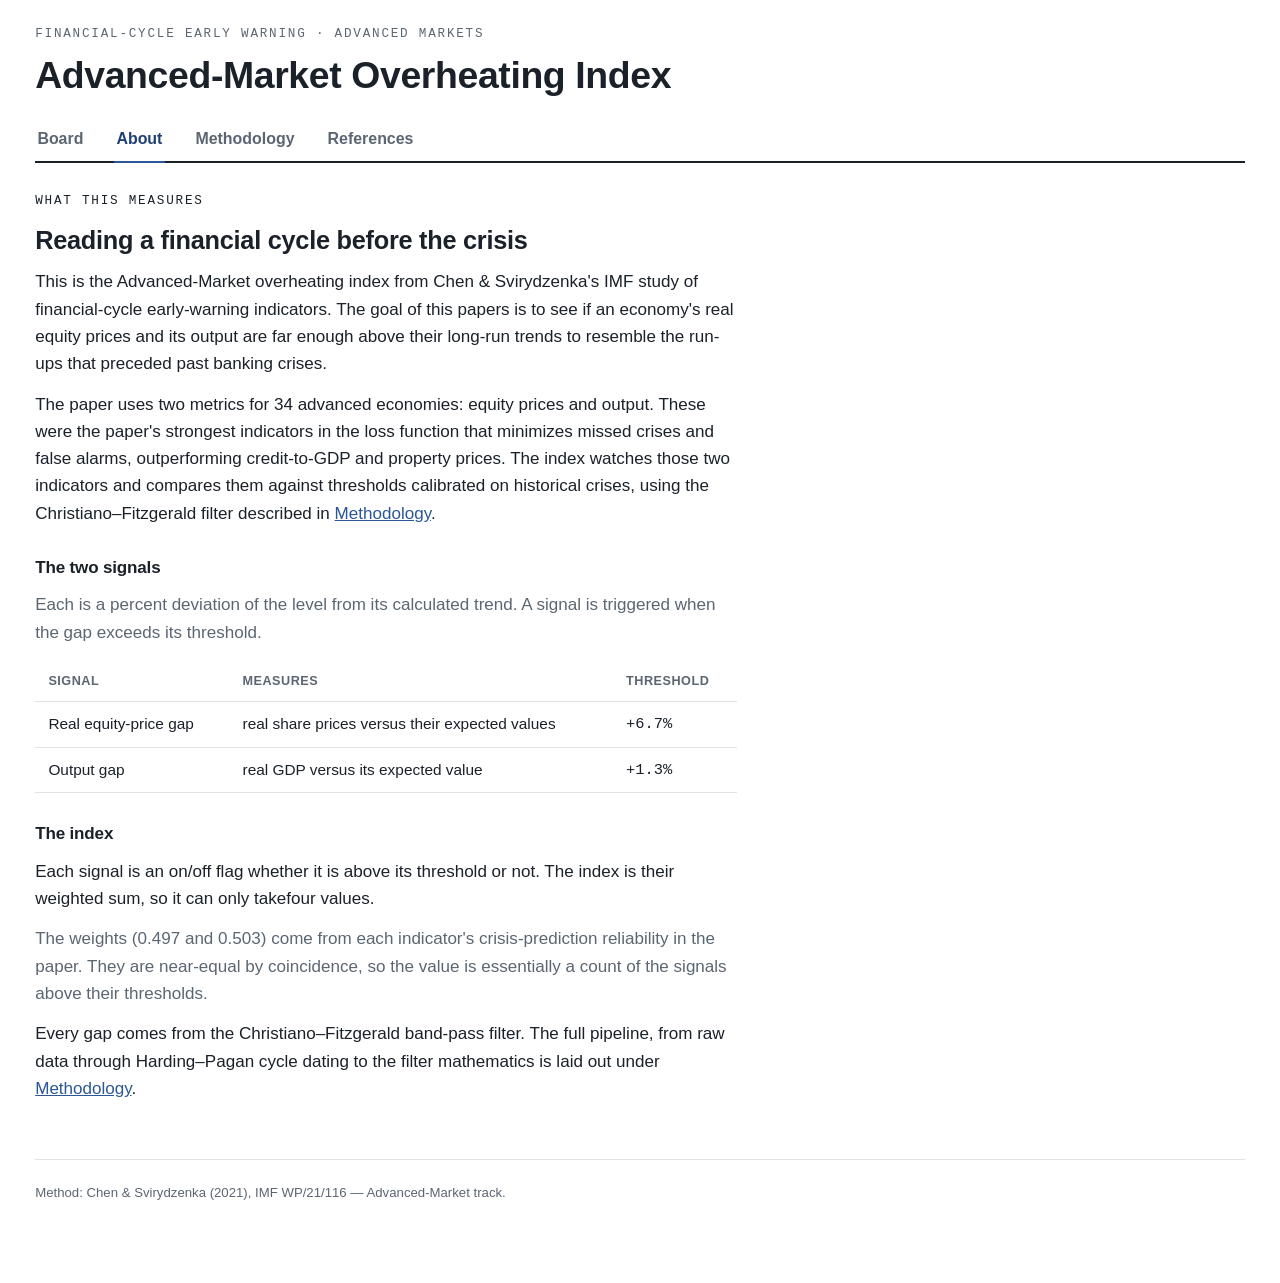
==== docs/about.html @ 06707bc1 "Advanced Market Overheating index" ====
<!doctype html>
<html lang="en">
<head>
<meta charset="utf-8">
<meta name="viewport" content="width=device-width,initial-scale=1">
<title>About — Advanced-Market Overheating Index</title>
<link rel="icon" href="data:image/svg+xml,<svg xmlns=%22http://www.w3.org/2000/svg%22 viewBox=%220 0 100 100%22><text y=%22.9em%22 font-size=%2290%22>🌡️</text></svg>">
<link rel="stylesheet" href="styles.css">
</head>
<body>
<main class="wrap">
  <div class="mast">
    <div class="kicker">Financial-cycle early warning &middot; Advanced markets</div>
    <h1>Advanced-Market Overheating Index</h1>
    <nav class="tabs">
      <a class="tab" href="index.html">Board</a>
      <a class="tab active" href="about.html">About</a>
      <a class="tab" href="methodology.html">Methodology</a>
      <a class="tab" href="references.html">References</a>
    </nav>
  </div>

  <!-- ===================== ABOUT ===================== -->
  <div class="view active" id="about">
    <section style="margin-top:26px">
      <div class="prose">
        <p class="eyebrow">What this measures</p>
        <h2>Reading a financial cycle before the crisis</h2>
        <p>This is the Advanced-Market overheating index from Chen &amp; Svirydzenka's IMF study
          of financial-cycle early-warning indicators. The goal of this papers is to see if an economy's real equity prices
          and its output are far enough above
          their long-run trends to resemble the run-ups that preceded past banking crises.</p>
        <p>The paper uses two metrics for 34 advanced economies: equity prices and output.
          These were the paper's strongest indicators in the loss function that minimizes missed crises
          and false alarms, outperforming credit-to-GDP and property prices. The index watches
          those two indicators and compares them against thresholds calibrated on historical crises,
          using the Christiano–Fitzgerald filter described in <a href="methodology.html">Methodology</a>.
        </p>

        <h3>The two signals</h3>
        <p class="muted">Each is a percent deviation of the level from its calculated trend.
           A signal is triggered when the gap exceeds its threshold.</p>
        <table class="defs">
          <thead><tr><th>Signal</th><th>Measures</th><th>Threshold</th></tr></thead>
          <tbody>
            <tr><td>Real equity-price gap</td><td>real share prices versus their expected values</td><td class="num">+6.7%</td></tr>
            <tr><td>Output gap</td><td>real GDP versus its expected value</td><td class="num">+1.3%</td></tr>
          </tbody>
        </table>

        <h3>The index</h3>
        <p>Each signal is an on/off flag whether it is above its threshold or not. The index is their weighted sum,
          so it can only takefour values.</p>
        <p class="muted">The weights (0.497 and 0.503) come from each indicator's crisis-prediction
          reliability in the paper. They are near-equal by coincidence, so the value is essentially a
          count of the signals above their thresholds.</p>

        <p>Every gap comes from the Christiano–Fitzgerald
          band-pass filter. The full pipeline, from raw data
          through Harding–Pagan cycle dating to the filter mathematics is laid out under
          <a href="methodology.html">Methodology</a>.</p>
      </div>
      <footer>
        <span>Method: Chen &amp; Svirydzenka (2021), IMF WP/21/116 — Advanced-Market track.</span>
      </footer>
    </section>
  </div>
</main>
</body>
</html>
---- docs/styles.css ----
:root{
  color-scheme:light;
  --bg:#ffffff; --surface:#ffffff; --surface-2:#f4f6f8; --ink:#1a2129; --muted:#5b6673;
  --border:#dfe3e8; --border-strong:#c4cbd3;
  --calm:#7a828c; --heat-1:#b8701c; --heat-2:#a4323f; --data:#2b5797;
  --accent:#2b5797; --accent-ink:#204074;
  --zone:rgba(184,112,28,.10); --grid:rgba(26,33,41,.07);
  --sans:"Helvetica Neue",Helvetica,Arial,system-ui,-apple-system,sans-serif;
  --mono:ui-monospace,"SF Mono",SFMono-Regular,Menlo,Consolas,monospace;
}
*{box-sizing:border-box}
body{margin:0;background:var(--bg);color:var(--ink);font-family:var(--sans);
  line-height:1.6;-webkit-font-smoothing:antialiased;font-size:15.5px}
.wrap{max-width:1440px;margin:0 auto;padding:0 clamp(16px,4vw,32px) 72px;zoom:1.1}
h1,h2,h3{font-weight:600;text-wrap:balance;line-height:1.2;margin:0;letter-spacing:-.01em}
h1{font-size:clamp(25px,4vw,34px)}
h2{font-size:clamp(19px,2.6vw,23px)}
h3{font-size:15.5px;font-weight:700}
p{margin:0}
a{color:var(--accent)}
.eyebrow{font-family:var(--mono);font-size:11.5px;letter-spacing:.14em;text-transform:uppercase;
  color:var(--muted);margin:0 0 12px}
.lede{font-size:16px;color:var(--muted);max-width:72ch;margin:12px 0 0}
.mono{font-family:var(--mono);font-variant-numeric:tabular-nums}

/* masthead + tabs */
.mast{border-bottom:2px solid var(--ink);margin-bottom:6px;padding:22px 0 0}
.mast .kicker{font-family:var(--mono);font-size:11.5px;letter-spacing:.14em;text-transform:uppercase;color:var(--muted)}
.mast h1{margin-top:8px;margin-bottom:16px}
.tabs{display:flex;gap:0}
.tab{appearance:none;background:none;border:0;border-bottom:2px solid transparent;margin-bottom:-2px;
  font:inherit;font-weight:600;font-size:14.5px;color:var(--muted);padding:9px 2px;margin-right:26px;cursor:pointer}
.tab:hover{color:var(--ink)}
.tab.active{color:var(--accent-ink);border-bottom-color:var(--accent)}

section{margin-top:clamp(30px,5vw,44px)}
.sec-head{max-width:72ch;margin-bottom:18px}
.sec-head p{color:var(--muted);margin-top:8px}
.view{display:none} .view.active{display:block}

/* country board table */
.boardnote{font-size:13.5px;color:var(--muted);max-width:80ch;margin-top:12px}
.boardnote b{color:var(--ink)}
table.board{width:100%;border-collapse:collapse;font-size:14.5px;margin-top:18px}
table.board thead th{font-size:11px;letter-spacing:.06em;text-transform:uppercase;color:var(--muted);
  font-weight:600;text-align:left;padding:0 12px 9px;border-bottom:1px solid var(--border-strong);
  cursor:pointer;user-select:none;white-space:nowrap}
table.board thead th.r{text-align:right}
table.board thead th:hover{color:var(--ink)}
table.board thead th.sorted{color:var(--ink)}
table.board thead th.sorted::after{content:"↓";margin-left:5px;font-size:10px}
table.board thead th.sorted[aria-sort="ascending"]::after{content:"↑"}
table.board td{padding:9px 12px;border-bottom:1px solid var(--border)}
table.board tbody tr{cursor:pointer;transition:background .12s}
table.board tbody tr:hover{background:var(--surface-2)}
table.board tbody tr:focus-visible{outline:2px solid var(--accent);outline-offset:-2px}
table.board td.nm{font-weight:600}
table.board td.num,table.board td.oi{font-family:var(--mono);font-variant-numeric:tabular-nums;
  text-align:right;white-space:nowrap}
table.board td.oi{font-weight:600}
table.board td.q{font-family:var(--mono);font-size:11.5px;color:var(--muted);text-align:right}
@media (max-width:560px){
  table.board{font-size:13.5px}
  table.board td,table.board thead th{padding-left:7px;padding-right:7px}
}
.cap{font-size:12.5px;color:var(--muted);margin-top:16px;max-width:74ch}

/* detail view */
.backbtn{background:none;border:0;color:var(--accent);font:inherit;font-size:14px;cursor:pointer;
  display:inline-flex;align-items:center;gap:7px;padding:6px 0;margin:8px 0 2px}
.backbtn:hover{text-decoration:underline}
.verdict{margin-top:8px;background:var(--surface);border:1px solid var(--border);border-radius:5px;
  padding:clamp(18px,3vw,26px);display:grid;grid-template-columns:auto 1fr;gap:clamp(20px,4vw,38px);align-items:center}
.dial{display:flex;flex-direction:column;align-items:center;gap:9px;min-width:120px}
.dial .num{font-family:var(--mono);font-size:46px;font-weight:600;line-height:1;letter-spacing:-.02em}
.vbody h2{margin-bottom:16px}
.readouts{display:flex;flex-wrap:wrap;gap:10px}
.readout{background:var(--surface-2);border:1px solid var(--border);border-radius:4px;padding:10px 13px;flex:1;min-width:150px}
.readout .k{font-size:11.5px;color:var(--muted);margin-bottom:5px}
.readout .v{font-family:var(--mono);font-variant-numeric:tabular-nums;font-size:18px;font-weight:600}
.readout .v small{font-size:11.5px;font-weight:500;color:var(--muted)}

figure{margin:0;background:var(--surface);border:1px solid var(--border);border-radius:5px;
  padding:clamp(15px,2.4vw,20px);overflow:hidden}
figure+figure{margin-top:14px}
.fig-head{display:flex;justify-content:space-between;align-items:baseline;gap:16px;flex-wrap:wrap;margin-bottom:4px}
.fig-title{font-weight:700;font-size:14.5px}
.fig-note{font-size:12px;color:var(--muted)}
.chart{width:100%;height:auto;display:block;overflow:visible}
#strip{overflow-x:auto;padding-bottom:2px}
.stripchart{display:block}
.strip-legend{display:flex;gap:16px;flex-wrap:wrap;margin-top:13px;font-size:12px;color:var(--muted)}
.strip-legend span{display:inline-flex;align-items:center;gap:7px}
.swatch{width:11px;height:11px;border-radius:2px;display:inline-block}
.swatch-line{width:18px;height:3.5px;border-radius:1px;display:inline-block;background:var(--ink);opacity:.8}
.swatch-dots{width:18px;height:0;display:inline-block;border-top:2px dotted var(--border-strong)}

/* about / method */
.prose{max-width:74ch}
.prose p{margin-top:12px;color:var(--ink)}
.prose h3{margin-top:28px;color:var(--ink)}
.prose .muted{color:var(--muted)}
table.defs{width:100%;border-collapse:collapse;font-size:14px;margin-top:14px}
table.defs th,table.defs td{text-align:left;padding:9px 12px;border-bottom:1px solid var(--border);vertical-align:top}
table.defs thead th{font-size:11.5px;letter-spacing:.04em;text-transform:uppercase;color:var(--muted);font-weight:600}
table.defs td.num{font-family:var(--mono);font-variant-numeric:tabular-nums;white-space:nowrap}
.eqbox{background:var(--surface-2);border:1px solid var(--border);border-radius:5px;
  padding:14px 18px;margin:16px 0;font-family:var(--mono);font-size:14px;overflow-x:auto}
.eqbox .lbl{color:var(--muted);font-size:12px;margin-bottom:6px;font-family:var(--mono)}
/* serif math for the filter formulas */
.eq{display:inline-flex;align-items:center;gap:10px;min-width:min-content;white-space:nowrap;
  font-family:Georgia,"Times New Roman",serif;font-size:16.5px;color:var(--ink)}
.eq i{font-style:italic}
.eq sub,.eq sup{font-size:.68em;font-style:italic}
.eq .op{color:var(--muted)}
.frac{display:inline-flex;flex-direction:column;text-align:center;margin:0 .15em;vertical-align:middle}
.frac .fn{padding:0 .45em 2px}
.frac .fd{border-top:1.3px solid currentColor;padding:2px .45em 0}
.sum{display:inline-flex;align-items:center}
.sum .lim{display:inline-flex;flex-direction:column;font-size:.55em;line-height:1.15;
  font-style:italic;margin-left:2px;text-align:center}
table.vars{width:100%;border-collapse:collapse;font-size:14px;margin-top:8px}
table.vars td{padding:7px 10px;border-bottom:1px solid var(--border);vertical-align:top}
table.vars td:first-child{font-family:Georgia,serif;font-style:italic;white-space:nowrap;width:1%;
  padding-right:24px;color:var(--ink)}
table.vars td:last-child{color:var(--muted)}
table.vars sub{font-style:italic}
/* references */
.reflist{list-style:none;padding:0;margin:14px 0 0;display:flex;flex-direction:column;gap:16px;max-width:78ch}
.reflist li{padding-left:0;font-size:14.5px;line-height:1.55}
.reflist .who{font-weight:600}
.reflist .what{font-style:italic}
.reflist .note{display:block;color:var(--muted);font-size:13px;margin-top:2px}
.reflist a{word-break:break-all}
.note-list{list-style:none;padding:0;margin:12px 0 0;display:flex;flex-direction:column;gap:11px}
.note-list li{padding-left:18px;position:relative;color:var(--muted);font-size:14px;max-width:76ch}
.note-list li::before{content:"";position:absolute;left:0;top:9px;width:6px;height:6px;background:var(--border-strong)}
.note-list b{color:var(--ink)}
.callout{background:var(--surface-2);border:1px solid var(--border);border-left:3px solid var(--accent);
  border-radius:4px;padding:14px 16px;font-size:13.5px;margin-top:16px;max-width:78ch}

footer{margin-top:52px;padding-top:20px;border-top:1px solid var(--border);
  font-size:12px;color:var(--muted);display:flex;justify-content:space-between;gap:16px;flex-wrap:wrap}

#tt{position:fixed;pointer-events:none;z-index:50;background:var(--surface);border:1px solid var(--border-strong);
  border-radius:4px;padding:7px 10px;font-size:12px;box-shadow:0 4px 16px rgba(0,0,0,.14);opacity:0;
  transition:opacity .08s;font-family:var(--mono);font-variant-numeric:tabular-nums;white-space:nowrap;font-size:13px}
#tt .tq{color:var(--muted);margin-bottom:3px;font-size:12px}
#qmenu{position:fixed;z-index:60;background:var(--surface);border:1px solid var(--border-strong);
  border-radius:5px;padding:12px 15px;box-shadow:0 6px 24px rgba(0,0,0,.16);display:none;
  min-width:240px;font-size:13.5px}
#qmenu .tq{font-family:var(--mono);font-variant-numeric:tabular-nums;font-size:11.5px;
  color:var(--muted);margin-bottom:7px}
#qmenu a{display:block;padding:3.5px 0;color:var(--accent);text-decoration:none}
#qmenu a:hover{text-decoration:underline}
#qmenu .cx{color:var(--muted);font-size:12px;margin-top:7px;border-top:1px solid var(--border);padding-top:7px}
:focus-visible{outline:2px solid var(--accent);outline-offset:2px;border-radius:2px}
@media (max-width:600px){ .verdict{grid-template-columns:1fr} }
@media (prefers-reduced-motion:reduce){*{transition:none!important}}
a.tab{text-decoration:none}
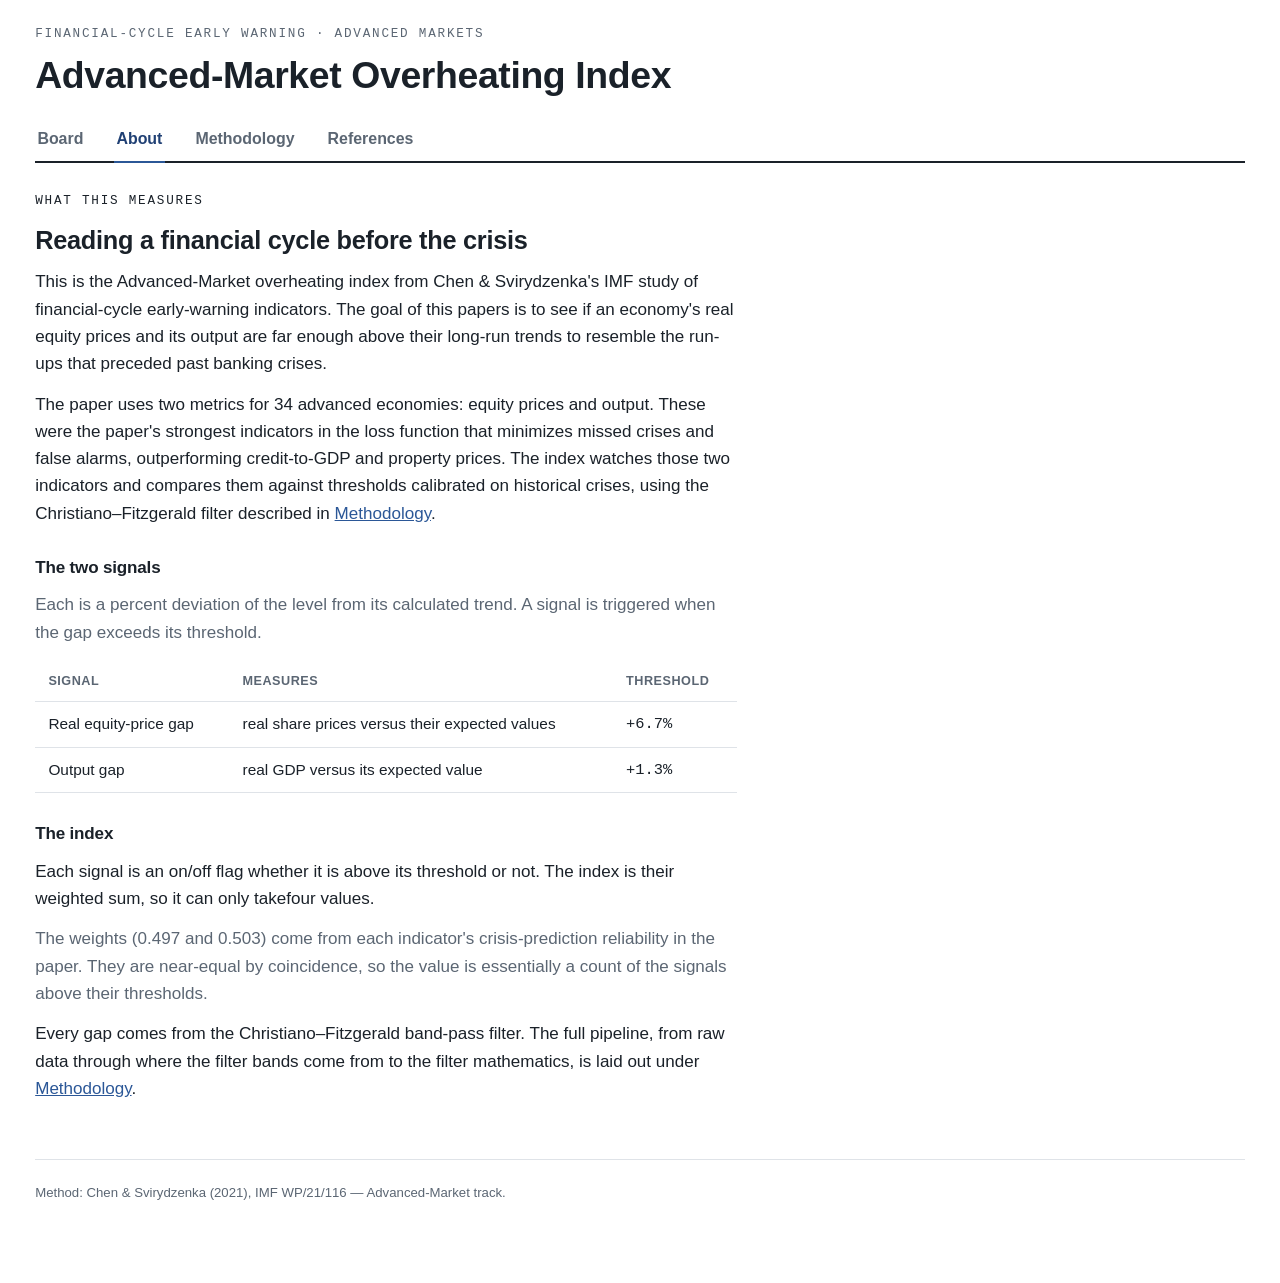
==== commit bf901aea: "Added README.md, removed unnecessary documents and made changes to reflect that" ====
--- a/docs/about.html
+++ b/docs/about.html
@@ -56,8 +56,8 @@
           count of the signals above their thresholds.</p>
 
         <p>Every gap comes from the Christiano–Fitzgerald
-          band-pass filter. The full pipeline, from raw data
-          through Harding–Pagan cycle dating to the filter mathematics is laid out under
+          band-pass filter. The full pipeline, from raw data through where the filter bands come
+          from to the filter mathematics, is laid out under
           <a href="methodology.html">Methodology</a>.</p>
       </div>
       <footer>
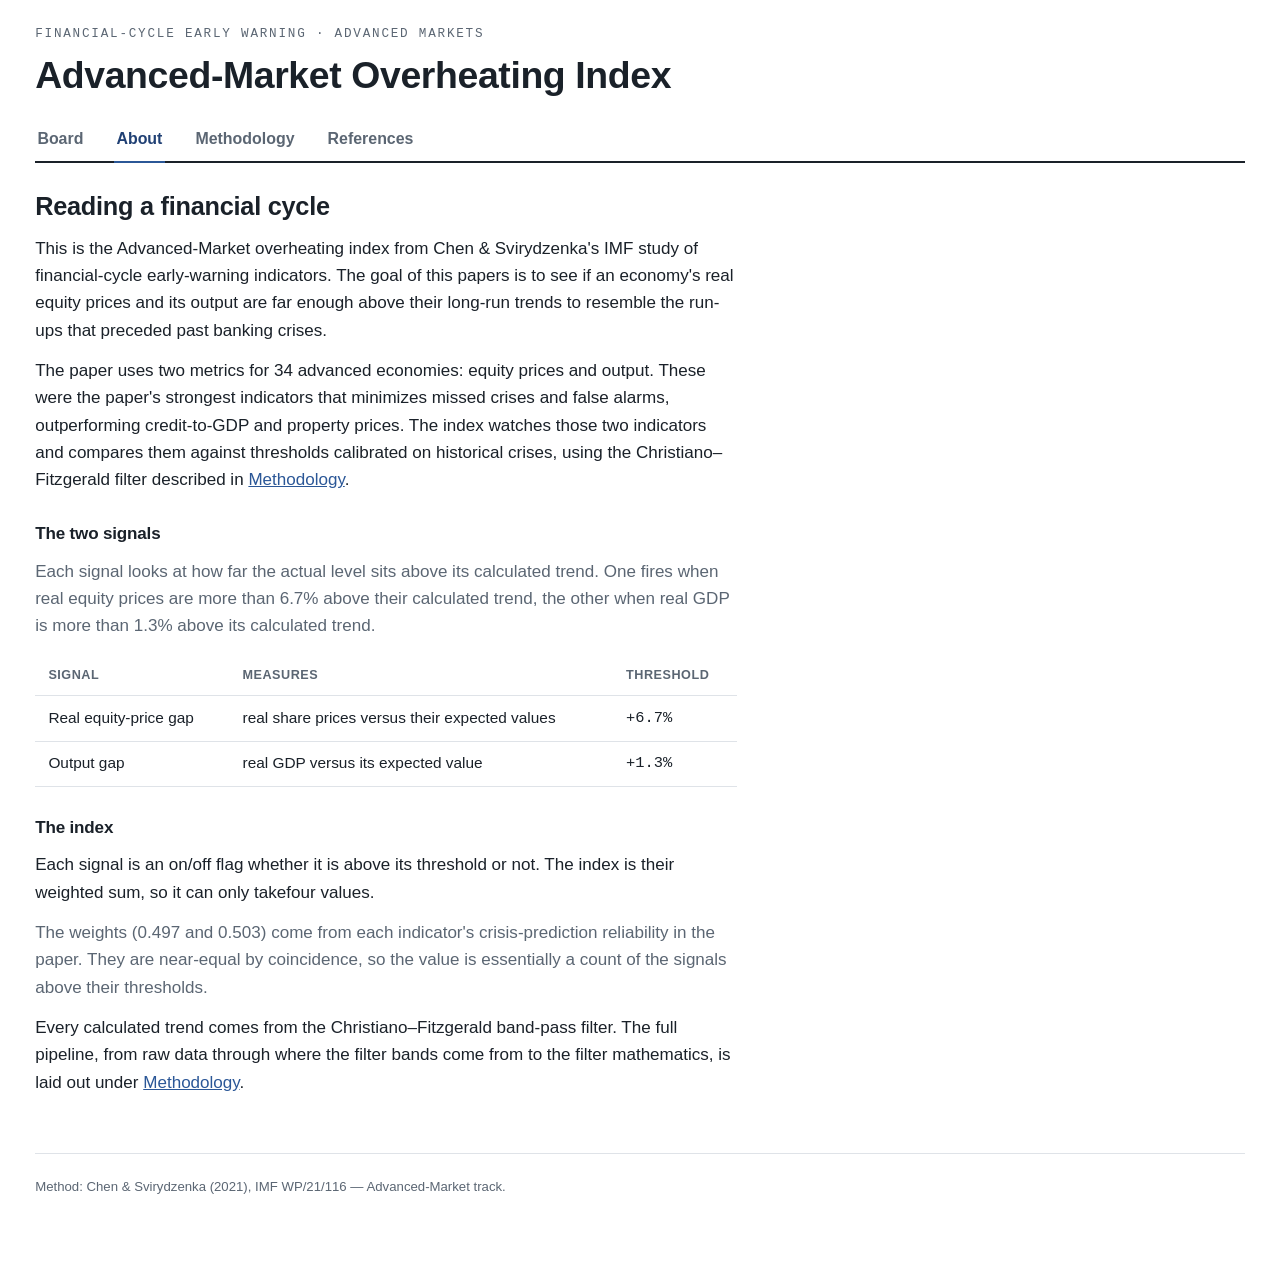
==== commit a0245a05: "Clarifying wording on methodology and other small wording changes" ====
--- a/docs/about.html
+++ b/docs/about.html
@@ -24,22 +24,22 @@
   <div class="view active" id="about">
     <section style="margin-top:26px">
       <div class="prose">
-        <p class="eyebrow">What this measures</p>
-        <h2>Reading a financial cycle before the crisis</h2>
+        <h2>Reading a financial cycle</h2>
         <p>This is the Advanced-Market overheating index from Chen &amp; Svirydzenka's IMF study
           of financial-cycle early-warning indicators. The goal of this papers is to see if an economy's real equity prices
           and its output are far enough above
           their long-run trends to resemble the run-ups that preceded past banking crises.</p>
         <p>The paper uses two metrics for 34 advanced economies: equity prices and output.
-          These were the paper's strongest indicators in the loss function that minimizes missed crises
+          These were the paper's strongest indicators that minimizes missed crises
           and false alarms, outperforming credit-to-GDP and property prices. The index watches
           those two indicators and compares them against thresholds calibrated on historical crises,
           using the Christiano–Fitzgerald filter described in <a href="methodology.html">Methodology</a>.
         </p>
 
         <h3>The two signals</h3>
-        <p class="muted">Each is a percent deviation of the level from its calculated trend.
-           A signal is triggered when the gap exceeds its threshold.</p>
+        <p class="muted">Each signal looks at how far the actual level sits above its calculated trend.
+           One fires when real equity prices are more than 6.7% above their calculated trend, the other when
+           real GDP is more than 1.3% above its calculated trend.</p>
         <table class="defs">
           <thead><tr><th>Signal</th><th>Measures</th><th>Threshold</th></tr></thead>
           <tbody>
@@ -55,7 +55,7 @@
           reliability in the paper. They are near-equal by coincidence, so the value is essentially a
           count of the signals above their thresholds.</p>
 
-        <p>Every gap comes from the Christiano–Fitzgerald
+        <p>Every calculated trend comes from the Christiano–Fitzgerald
           band-pass filter. The full pipeline, from raw data through where the filter bands come
           from to the filter mathematics, is laid out under
           <a href="methodology.html">Methodology</a>.</p>
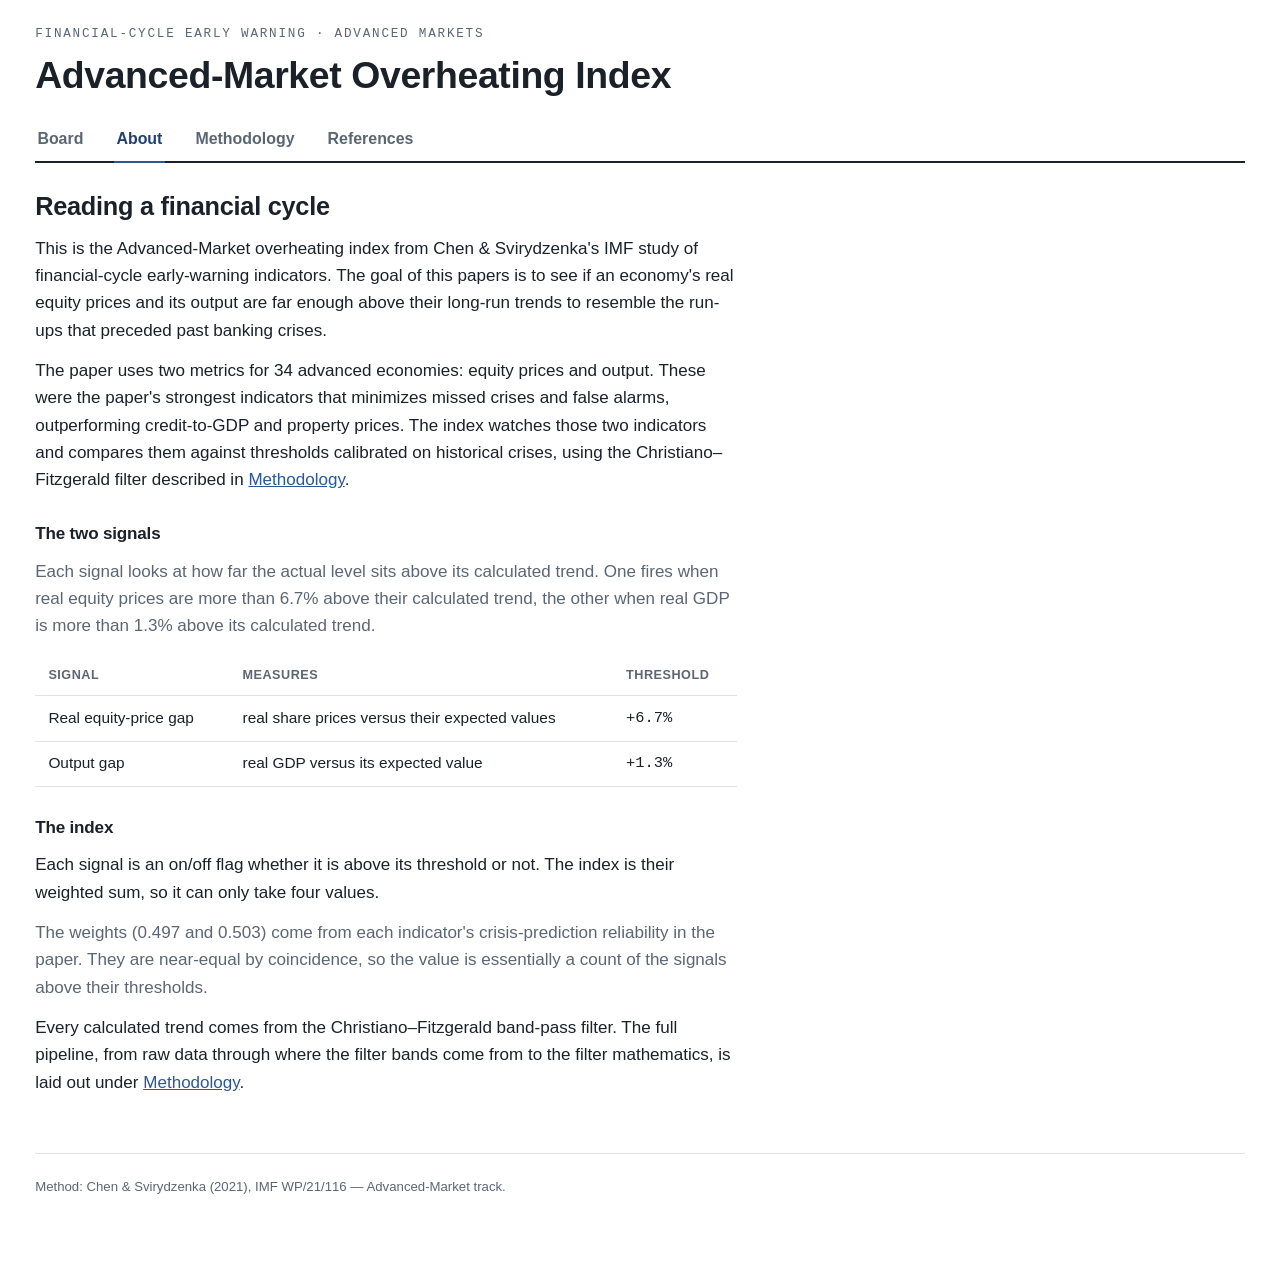
==== commit d9644113: "Revised methodology section" ====
--- a/docs/about.html
+++ b/docs/about.html
@@ -50,7 +50,7 @@
 
         <h3>The index</h3>
         <p>Each signal is an on/off flag whether it is above its threshold or not. The index is their weighted sum,
-          so it can only takefour values.</p>
+          so it can only take four values.</p>
         <p class="muted">The weights (0.497 and 0.503) come from each indicator's crisis-prediction
           reliability in the paper. They are near-equal by coincidence, so the value is essentially a
           count of the signals above their thresholds.</p>
--- a/docs/styles.css
+++ b/docs/styles.css
@@ -125,6 +125,20 @@
   padding-right:24px;color:var(--ink)}
 table.vars td:last-child{color:var(--muted)}
 table.vars sub{font-style:italic}
+/* collapsible math */
+details.math{border:1px solid var(--border);border-radius:5px;margin:16px 0}
+details.math>summary{cursor:pointer;list-style:none;padding:10px 14px;font-family:var(--mono);
+  font-size:11.5px;letter-spacing:.06em;text-transform:uppercase;color:var(--muted)}
+details.math>summary::-webkit-details-marker{display:none}
+details.math>summary::before{content:"+";display:inline-block;width:15px;
+  color:var(--border-strong);font-weight:700}
+details.math[open]>summary::before{content:"\2013"}
+details.math>summary:hover{color:var(--ink)}
+details.math[open]>summary{border-bottom:1px solid var(--border)}
+details.math>*:not(summary){padding-left:14px;padding-right:14px}
+details.math>*:last-child{padding-bottom:4px}
+details.math .eqbox{margin:14px 0}
+details.math table.vars{width:calc(100% - 28px)}
 /* references */
 .reflist{list-style:none;padding:0;margin:14px 0 0;display:flex;flex-direction:column;gap:16px;max-width:78ch}
 .reflist li{padding-left:0;font-size:14.5px;line-height:1.55}
@@ -132,10 +146,6 @@
 .reflist .what{font-style:italic}
 .reflist .note{display:block;color:var(--muted);font-size:13px;margin-top:2px}
 .reflist a{word-break:break-all}
-.note-list{list-style:none;padding:0;margin:12px 0 0;display:flex;flex-direction:column;gap:11px}
-.note-list li{padding-left:18px;position:relative;color:var(--muted);font-size:14px;max-width:76ch}
-.note-list li::before{content:"";position:absolute;left:0;top:9px;width:6px;height:6px;background:var(--border-strong)}
-.note-list b{color:var(--ink)}
 .callout{background:var(--surface-2);border:1px solid var(--border);border-left:3px solid var(--accent);
   border-radius:4px;padding:14px 16px;font-size:13.5px;margin-top:16px;max-width:78ch}
 
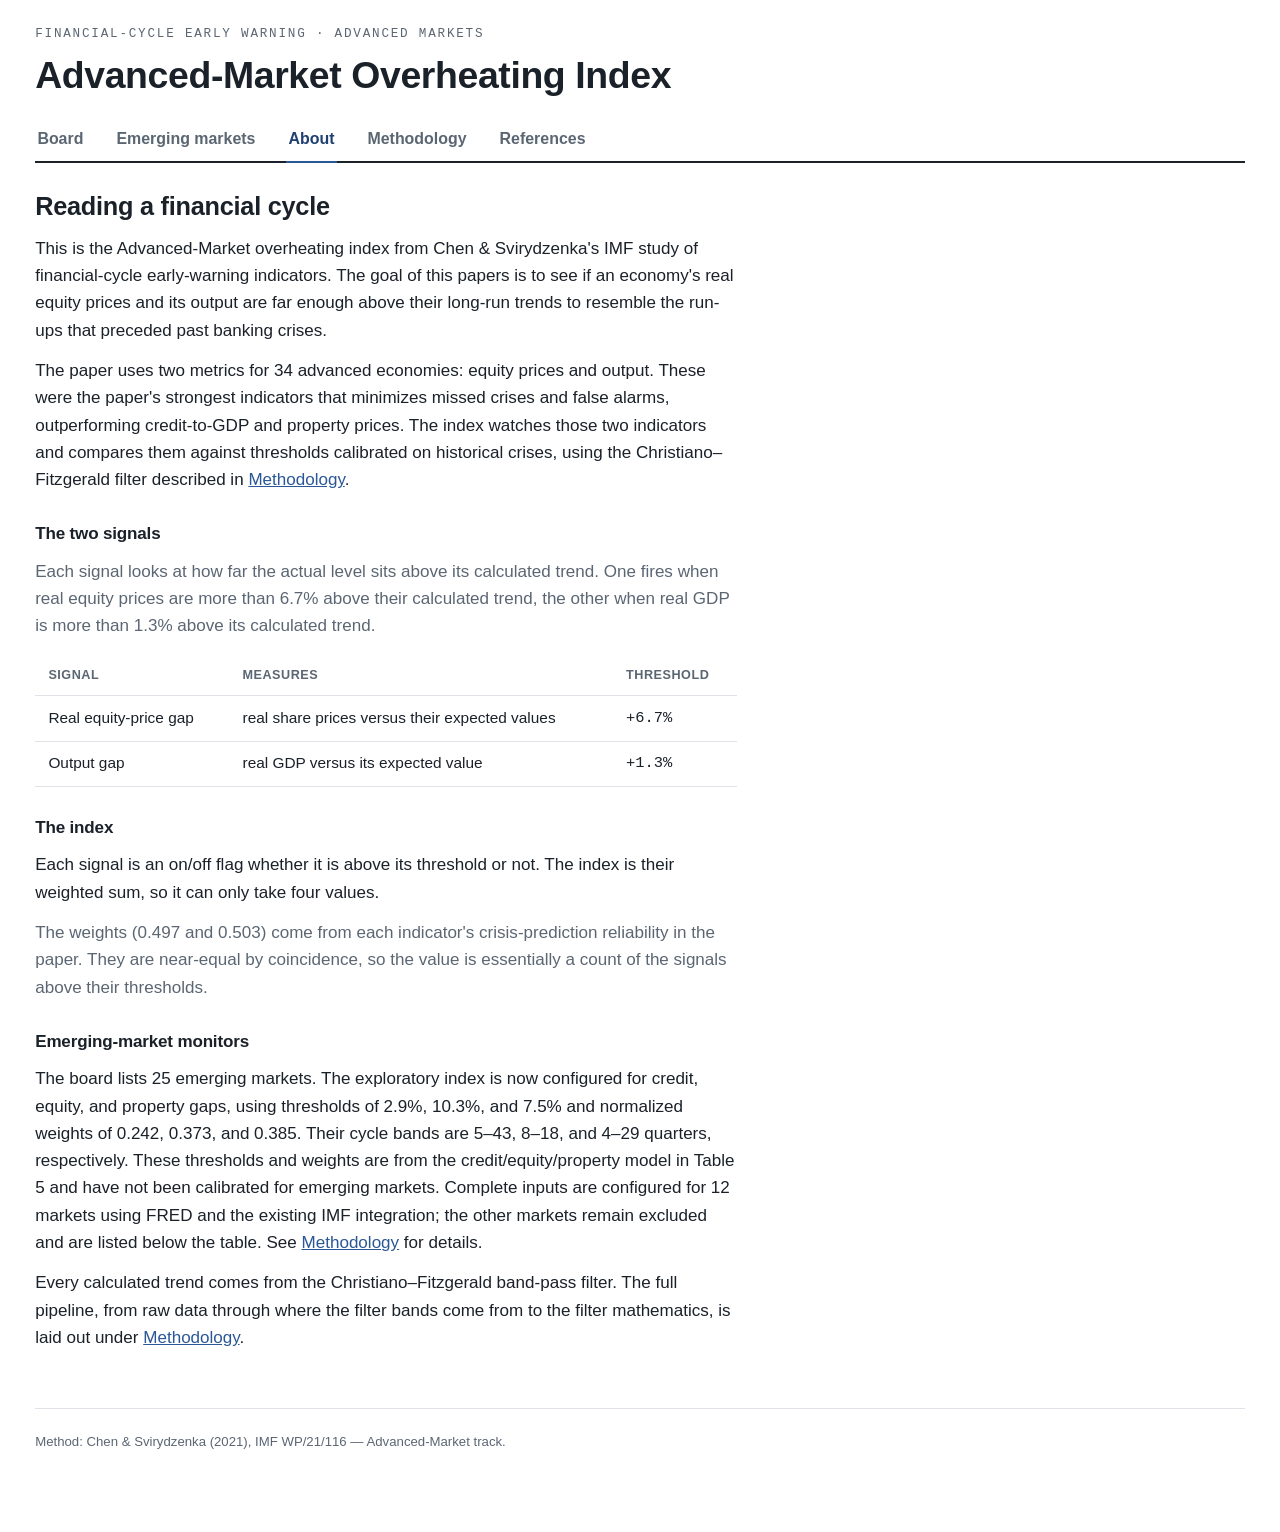
==== commit b21725d3: "Merge 333b6f404ec39e23c359df4bb31fa41fc5e46722 into d9644113a4d7f3dd0d676049d62daa44510a0055" ====
--- a/docs/about.html
+++ b/docs/about.html
@@ -14,6 +14,7 @@
     <h1>Advanced-Market Overheating Index</h1>
     <nav class="tabs">
       <a class="tab" href="index.html">Board</a>
+      <a class="tab" href="index.html#emerging">Emerging markets</a>
       <a class="tab active" href="about.html">About</a>
       <a class="tab" href="methodology.html">Methodology</a>
       <a class="tab" href="references.html">References</a>
@@ -55,6 +56,17 @@
           reliability in the paper. They are near-equal by coincidence, so the value is essentially a
           count of the signals above their thresholds.</p>
 
+        <h3>Emerging-market monitors</h3>
+        <p>The board lists 25 emerging markets. The exploratory index is now configured for
+          credit, equity, and property gaps, using thresholds of 2.9%, 10.3%, and 7.5% and
+          normalized weights of 0.242, 0.373, and 0.385. Their cycle bands are 5–43, 8–18,
+          and 4–29 quarters, respectively. These thresholds and weights are from the
+          credit/equity/property model in Table 5 and have not been calibrated for emerging
+          markets. Complete inputs are configured for 12 markets using FRED and the existing
+          IMF integration; the other markets
+          remain excluded and are listed below the table. See
+          <a href="methodology.html">Methodology</a> for details.</p>
+
         <p>Every calculated trend comes from the Christiano–Fitzgerald
           band-pass filter. The full pipeline, from raw data through where the filter bands come
           from to the filter mathematics, is laid out under
--- a/docs/styles.css
+++ b/docs/styles.css
@@ -71,6 +71,7 @@
 .backbtn:hover{text-decoration:underline}
 .verdict{margin-top:8px;background:var(--surface);border:1px solid var(--border);border-radius:5px;
   padding:clamp(18px,3vw,26px);display:grid;grid-template-columns:auto 1fr;gap:clamp(20px,4vw,38px);align-items:center}
+.verdict.emerging{grid-template-columns:1fr}
 .dial{display:flex;flex-direction:column;align-items:center;gap:9px;min-width:120px}
 .dial .num{font-family:var(--mono);font-size:46px;font-weight:600;line-height:1;letter-spacing:-.02em}
 .vbody h2{margin-bottom:16px}
